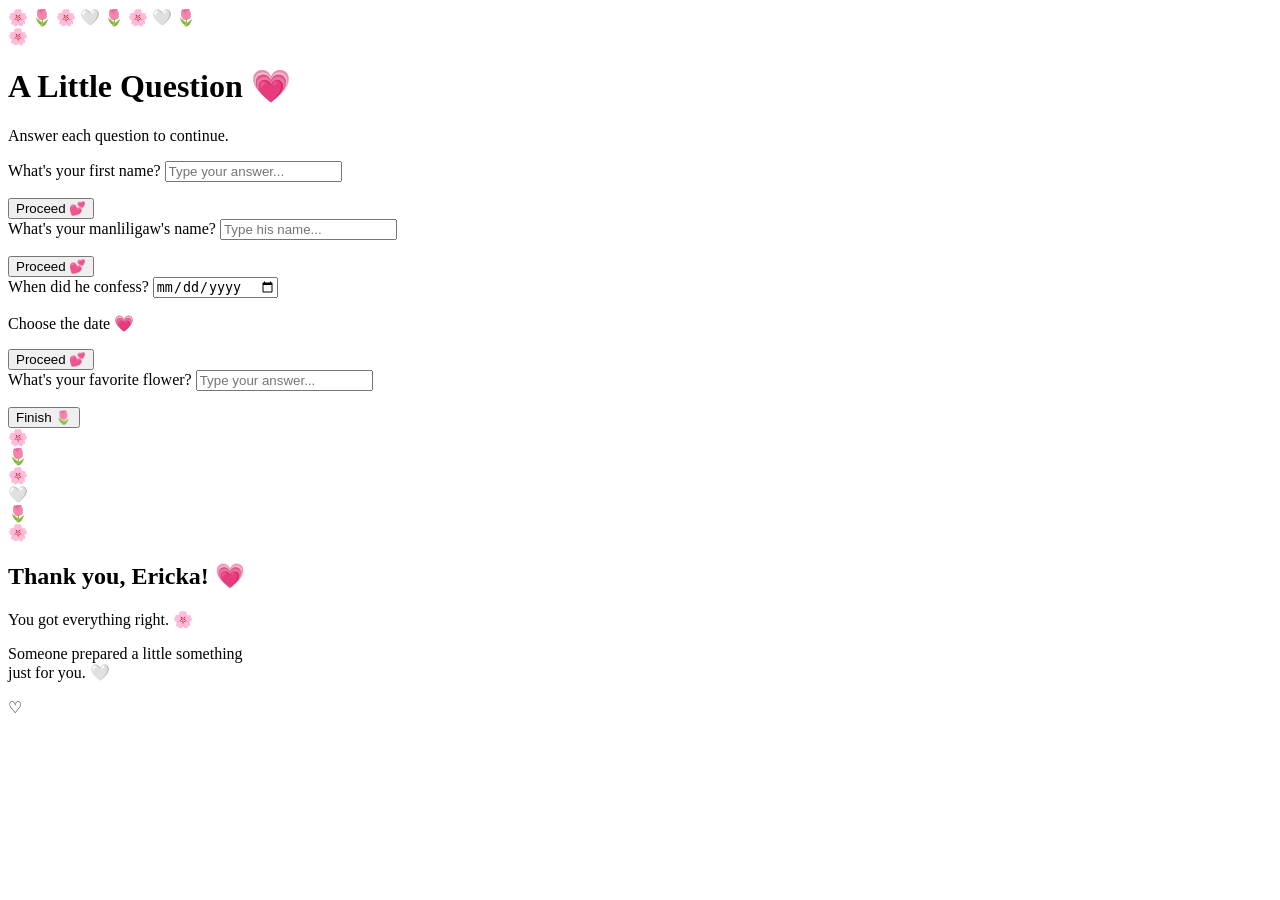
==== index.html @ a9c2b131 "Create index.html" ====
<!DOCTYPE html>
<html lang="en">
<head>
  <meta charset="UTF-8">
  <meta name="viewport" content="width=device-width, initial-scale=1.0">

  <title>MIDTERM EXAMINATION :P</title>

  <link rel="stylesheet" href="style.css">
</head>

<body>

  <!-- Floating background flowers -->
  <div class="flowers">
    <span>🌸</span>
    <span>🌷</span>
    <span>🌸</span>
    <span>🤍</span>
    <span>🌷</span>
    <span>🌸</span>
    <span>🤍</span>
    <span>🌷</span>
  </div>

  <main class="container">

    <div class="card">

      <div class="small-flower">🌸</div>

      <h1 id="title">A Little Question 💗</h1>

      <p id="subtitle">
        Answer each question to continue.
      </p>

      <!-- QUESTION 1 -->
      <div class="question active" id="question1">

        <label for="name">
          What's your first name?
        </label>

        <input
          type="text"
          id="name"
          placeholder="Type your answer..."
          autocomplete="off"
        >

        <p class="error" id="error1"></p>

        <button onclick="checkName()">
          Proceed 💕
        </button>

      </div>


      <!-- QUESTION 2 -->
      <div class="question" id="question2">

        <label for="manliligaw">
          What's your manliligaw's name?
        </label>

        <input
          type="text"
          id="manliligaw"
          placeholder="Type his name..."
          autocomplete="off"
        >

        <p class="error" id="error2"></p>

        <button onclick="checkManliligaw()">
          Proceed 💕
        </button>

      </div>


      <!-- QUESTION 3 -->
      <div class="question" id="question3">

        <label for="confess">
          When did he confess?
        </label>

        <input
          type="date"
          id="confess"
        >

        <p class="date-hint">
          Choose the date 💗
        </p>

        <p class="error" id="error3"></p>

        <button onclick="checkDate()">
          Proceed 💕
        </button>

      </div>


      <!-- QUESTION 4 -->
      <div class="question" id="question4">

        <label for="flower">
          What's your favorite flower?
        </label>

        <input
          type="text"
          id="flower"
          placeholder="Type your answer..."
          autocomplete="off"
        >

        <p class="error" id="error4"></p>

        <button onclick="checkFlower()">
          Finish 🌷
        </button>

      </div>


      <!-- FINAL SCREEN -->
      <div class="final-screen" id="finalScreen">

        <div class="bouquet">
          <div class="flower flower1">🌸</div>
          <div class="flower flower2">🌷</div>
          <div class="flower flower3">🌸</div>
          <div class="flower flower4">🤍</div>
          <div class="flower flower5">🌷</div>
          <div class="flower flower6">🌸</div>
        </div>

        <h2>Thank you, Ericka! 💗</h2>

        <p>
          You got everything right. 🌸
        </p>

        <p class="final-message">
          Someone prepared a little something<br>
          just for you. 🤍
        </p>

        <div class="heart">♡</div>

      </div>

    </div>

  </main>

  <script src="script.js"></script>

</body>
</html>
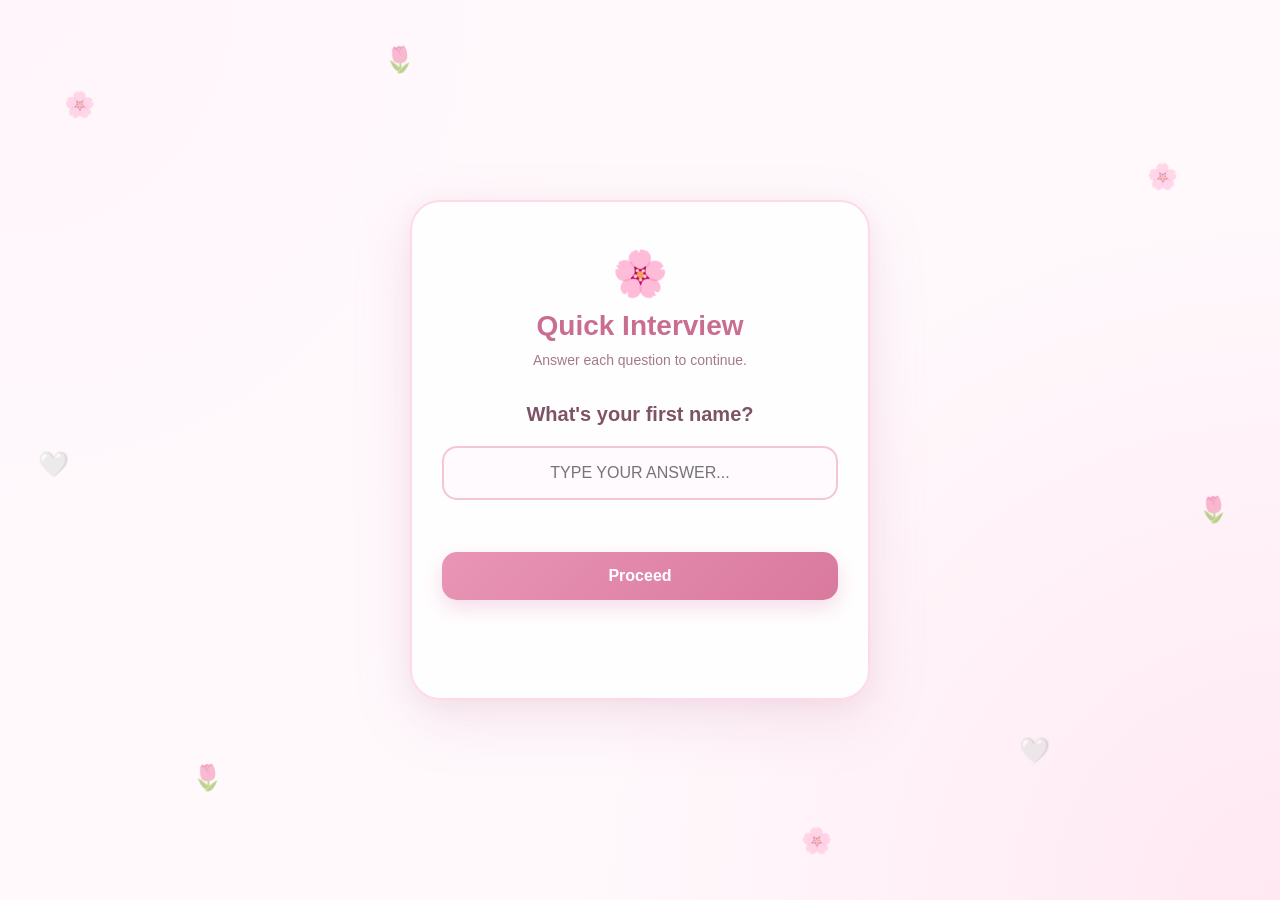
==== commit 432795ce: "Update index.html" ====
--- a/index.html
+++ b/index.html
@@ -4,7 +4,7 @@
   <meta charset="UTF-8">
   <meta name="viewport" content="width=device-width, initial-scale=1.0">
 
-  <title>MIDTERM EXAMINATION :P</title>
+  <title>MIDTERM EXAMINATION</title>
 
   <link rel="stylesheet" href="style.css">
 </head>
@@ -29,7 +29,7 @@
 
       <div class="small-flower">🌸</div>
 
-      <h1 id="title">A Little Question 💗</h1>
+      <h1 id="title">Quick Interview</h1>
 
       <p id="subtitle">
         Answer each question to continue.
@@ -52,7 +52,7 @@
         <p class="error" id="error1"></p>
 
         <button onclick="checkName()">
-          Proceed 💕
+          Proceed 
         </button>
 
       </div>
@@ -75,7 +75,7 @@
         <p class="error" id="error2"></p>
 
         <button onclick="checkManliligaw()">
-          Proceed 💕
+          Proceed 
         </button>
 
       </div>
@@ -94,13 +94,13 @@
         >
 
         <p class="date-hint">
-          Choose the date 💗
+          Choose the date 
         </p>
 
         <p class="error" id="error3"></p>
 
         <button onclick="checkDate()">
-          Proceed 💕
+          Proceed 
         </button>
 
       </div>
@@ -123,7 +123,7 @@
         <p class="error" id="error4"></p>
 
         <button onclick="checkFlower()">
-          Finish 🌷
+          Finish 
         </button>
 
       </div>
--- a/style.css
+++ b/style.css
@@ -0,0 +1,525 @@
+* {
+  box-sizing: border-box;
+  margin: 0;
+  padding: 0;
+}
+
+body {
+  min-height: 100vh;
+  font-family: "Trebuchet MS", Arial, sans-serif;
+
+  background:
+    radial-gradient(circle at top left, #fff5fa, transparent 40%),
+    radial-gradient(circle at bottom right, #ffe8f2, transparent 45%),
+    #fff9fc;
+
+  display: flex;
+  justify-content: center;
+  align-items: center;
+
+  overflow: hidden;
+  color: #70495b;
+}
+
+
+/* =========================
+   MAIN CONTAINER
+========================= */
+
+.container {
+  width: 100%;
+  max-width: 500px;
+  padding: 20px;
+  position: relative;
+  z-index: 5;
+}
+
+
+/* =========================
+   CARD
+========================= */
+
+.card {
+  width: 100%;
+  min-height: 500px;
+
+  padding: 45px 30px;
+
+  background: rgba(255, 255, 255, 0.92);
+
+  border-radius: 30px;
+
+  border: 2px solid #ffd9e8;
+
+  box-shadow:
+    0 20px 60px rgba(190, 110, 145, 0.15),
+    0 5px 20px rgba(190, 110, 145, 0.08);
+
+  text-align: center;
+
+  position: relative;
+
+  animation: cardAppear 0.8s ease;
+}
+
+@keyframes cardAppear {
+  from {
+    opacity: 0;
+    transform: translateY(20px) scale(0.97);
+  }
+
+  to {
+    opacity: 1;
+    transform: translateY(0) scale(1);
+  }
+}
+
+
+/* =========================
+   TITLE
+========================= */
+
+.small-flower {
+  font-size: 45px;
+  margin-bottom: 10px;
+
+  animation: flowerFloat 3s ease-in-out infinite;
+}
+
+@keyframes flowerFloat {
+  0%, 100% {
+    transform: translateY(0) rotate(-4deg);
+  }
+
+  50% {
+    transform: translateY(-8px) rotate(4deg);
+  }
+}
+
+h1 {
+  font-size: 28px;
+  color: #c96d91;
+  margin-bottom: 10px;
+}
+
+#subtitle {
+  font-size: 14px;
+  color: #a47a8b;
+  margin-bottom: 35px;
+}
+
+
+/* =========================
+   QUESTIONS
+========================= */
+
+.question {
+  display: none;
+
+  animation: questionAppear 0.5s ease;
+}
+
+.question.active {
+  display: block;
+}
+
+@keyframes questionAppear {
+  from {
+    opacity: 0;
+    transform: translateX(25px);
+  }
+
+  to {
+    opacity: 1;
+    transform: translateX(0);
+  }
+}
+
+label {
+  display: block;
+
+  font-size: 20px;
+  font-weight: bold;
+
+  color: #7e5366;
+
+  margin-bottom: 20px;
+}
+
+
+/* =========================
+   INPUT
+========================= */
+
+input {
+  width: 100%;
+
+  padding: 16px 18px;
+
+  border: 2px solid #f3c5d7;
+  border-radius: 15px;
+
+  outline: none;
+
+  background: #fffafd;
+
+  color: #6d4255;
+
+  font-size: 16px;
+
+  text-align: center;
+
+  transition: 0.25s ease;
+}
+
+input:focus {
+  border-color: #dc8eae;
+
+  box-shadow:
+    0 0 0 4px rgba(236, 156, 186, 0.15);
+}
+
+
+/* Make typed answers appear uppercase */
+#name,
+#manliligaw,
+#flower {
+  text-transform: uppercase;
+}
+
+
+/* Date input */
+input[type="date"] {
+  color: #70495b;
+  cursor: pointer;
+}
+
+
+/* =========================
+   BUTTON
+========================= */
+
+button {
+  width: 100%;
+
+  margin-top: 22px;
+
+  padding: 15px;
+
+  border: none;
+  border-radius: 15px;
+
+  background: linear-gradient(
+    135deg,
+    #e995b5,
+    #d9799e
+  );
+
+  color: white;
+
+  font-size: 16px;
+  font-weight: bold;
+
+  cursor: pointer;
+
+  box-shadow:
+    0 8px 20px rgba(214, 121, 158, 0.25);
+
+  transition: 0.25s ease;
+}
+
+button:hover {
+  transform: translateY(-3px);
+
+  box-shadow:
+    0 12px 25px rgba(214, 121, 158, 0.35);
+}
+
+button:active {
+  transform: scale(0.97);
+}
+
+
+/* =========================
+   ERROR
+========================= */
+
+.error {
+  min-height: 20px;
+
+  margin-top: 10px;
+
+  color: #d45f7e;
+
+  font-size: 13px;
+}
+
+.date-hint {
+  margin-top: 8px;
+
+  font-size: 12px;
+
+  color: #b18a99;
+}
+
+
+/* =========================
+   FINAL SCREEN
+========================= */
+
+.final-screen {
+  display: none;
+
+  animation: finalAppear 1s ease;
+
+  position: relative;
+}
+
+.final-screen.show {
+  display: block;
+}
+
+@keyframes finalAppear {
+  from {
+    opacity: 0;
+    transform: scale(0.8);
+  }
+
+  to {
+    opacity: 1;
+    transform: scale(1);
+  }
+}
+
+.final-screen h2 {
+  color: #d47498;
+
+  font-size: 27px;
+
+  margin-top: 20px;
+}
+
+.final-screen p {
+  margin-top: 10px;
+
+  color: #9b7181;
+}
+
+.final-message {
+  line-height: 1.7;
+}
+
+
+/* =========================
+   BOUQUET
+========================= */
+
+.bouquet {
+  height: 150px;
+
+  position: relative;
+
+  display: flex;
+
+  justify-content: center;
+
+  align-items: center;
+}
+
+.flower {
+  position: absolute;
+
+  font-size: 55px;
+
+  filter: drop-shadow(
+    0 5px 8px rgba(200, 120, 150, 0.15)
+  );
+
+  animation: flowerDance 3s ease-in-out infinite;
+}
+
+.flower1 {
+  transform: translate(-85px, -10px) rotate(-15deg);
+  animation-delay: 0s;
+}
+
+.flower2 {
+  transform: translate(-42px, 15px) rotate(-5deg);
+  animation-delay: 0.3s;
+}
+
+.flower3 {
+  transform: translate(0, -25px);
+  animation-delay: 0.6s;
+}
+
+.flower4 {
+  transform: translate(42px, 15px) rotate(8deg);
+  animation-delay: 0.9s;
+}
+
+.flower5 {
+  transform: translate(85px, -5px) rotate(15deg);
+  animation-delay: 1.2s;
+}
+
+.flower6 {
+  transform: translate(0, 35px);
+  font-size: 40px;
+  animation-delay: 1.5s;
+}
+
+@keyframes flowerDance {
+  0%, 100% {
+    margin-top: 0;
+  }
+
+  50% {
+    margin-top: -12px;
+  }
+}
+
+
+/* =========================
+   HEART
+========================= */
+
+.heart {
+  margin-top: 25px;
+
+  font-size: 50px;
+
+  color: #e38cab;
+
+  animation: heartBeat 1.5s infinite;
+}
+
+@keyframes heartBeat {
+  0%, 100% {
+    transform: scale(1);
+  }
+
+  50% {
+    transform: scale(1.2);
+  }
+}
+
+
+/* =========================
+   BACKGROUND FLOWERS
+========================= */
+
+.flowers span {
+  position: absolute;
+
+  font-size: 25px;
+
+  opacity: 0.55;
+
+  animation: floatAround 8s ease-in-out infinite;
+}
+
+.flowers span:nth-child(1) {
+  left: 5%;
+  top: 10%;
+}
+
+.flowers span:nth-child(2) {
+  left: 15%;
+  bottom: 12%;
+  animation-delay: 1s;
+}
+
+.flowers span:nth-child(3) {
+  right: 8%;
+  top: 18%;
+  animation-delay: 2s;
+}
+
+.flowers span:nth-child(4) {
+  right: 18%;
+  bottom: 15%;
+  animation-delay: 3s;
+}
+
+.flowers span:nth-child(5) {
+  left: 30%;
+  top: 5%;
+  animation-delay: 4s;
+}
+
+.flowers span:nth-child(6) {
+  right: 35%;
+  bottom: 5%;
+  animation-delay: 5s;
+}
+
+.flowers span:nth-child(7) {
+  left: 3%;
+  top: 50%;
+  animation-delay: 2s;
+}
+
+.flowers span:nth-child(8) {
+  right: 4%;
+  top: 55%;
+  animation-delay: 4s;
+}
+
+@keyframes floatAround {
+  0%, 100% {
+    transform: translateY(0) rotate(0deg);
+  }
+
+  50% {
+    transform: translateY(-25px) rotate(15deg);
+  }
+}
+
+
+/* =========================
+   PHONE
+========================= */
+
+@media (max-width: 600px) {
+
+  .container {
+    padding: 15px;
+  }
+
+  .card {
+    min-height: 480px;
+
+    padding: 35px 22px;
+
+    border-radius: 25px;
+  }
+
+  h1 {
+    font-size: 25px;
+  }
+
+  label {
+    font-size: 18px;
+  }
+
+  .flower {
+    font-size: 45px;
+  }
+
+  .flower1 {
+    transform: translate(-65px, -10px);
+  }
+
+  .flower2 {
+    transform: translate(-32px, 15px);
+  }
+
+  .flower4 {
+    transform: translate(32px, 15px);
+  }
+
+  .flower5 {
+    transform: translate(65px, -5px);
+  }
+                       }
